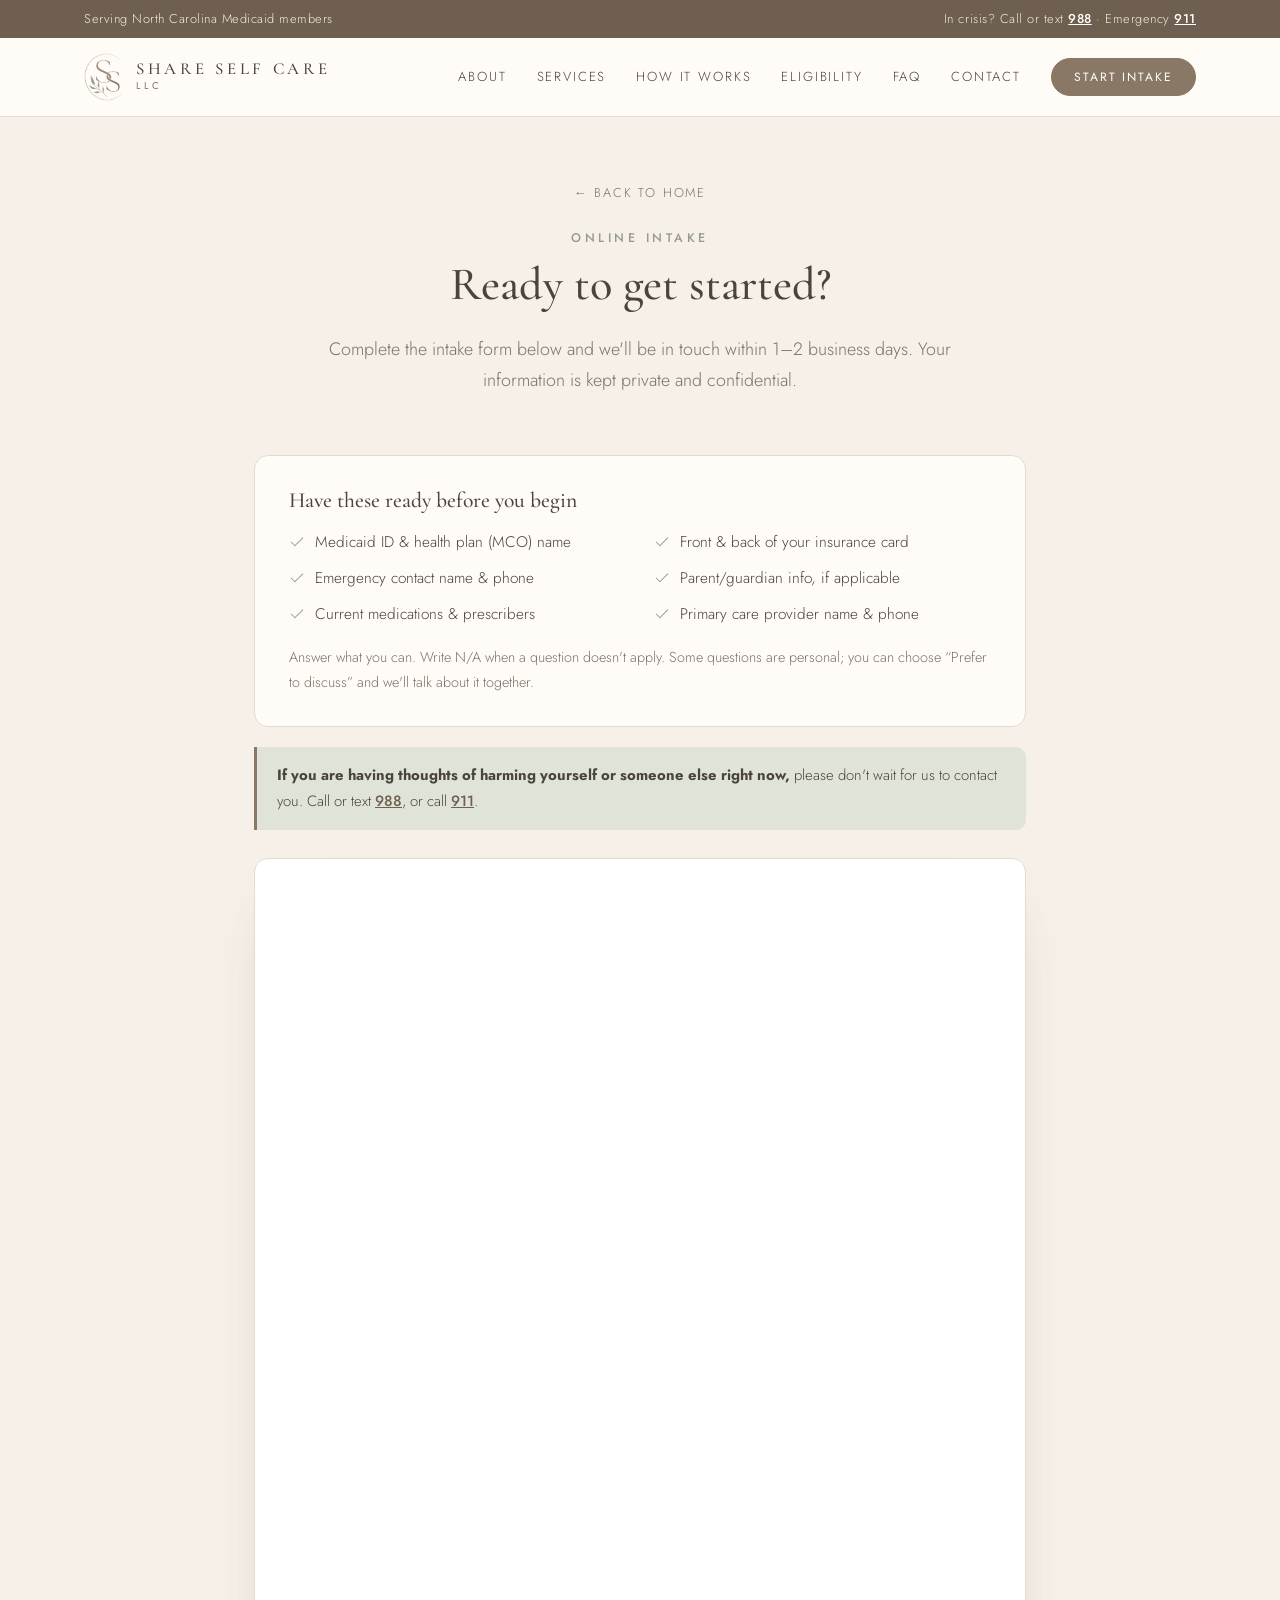
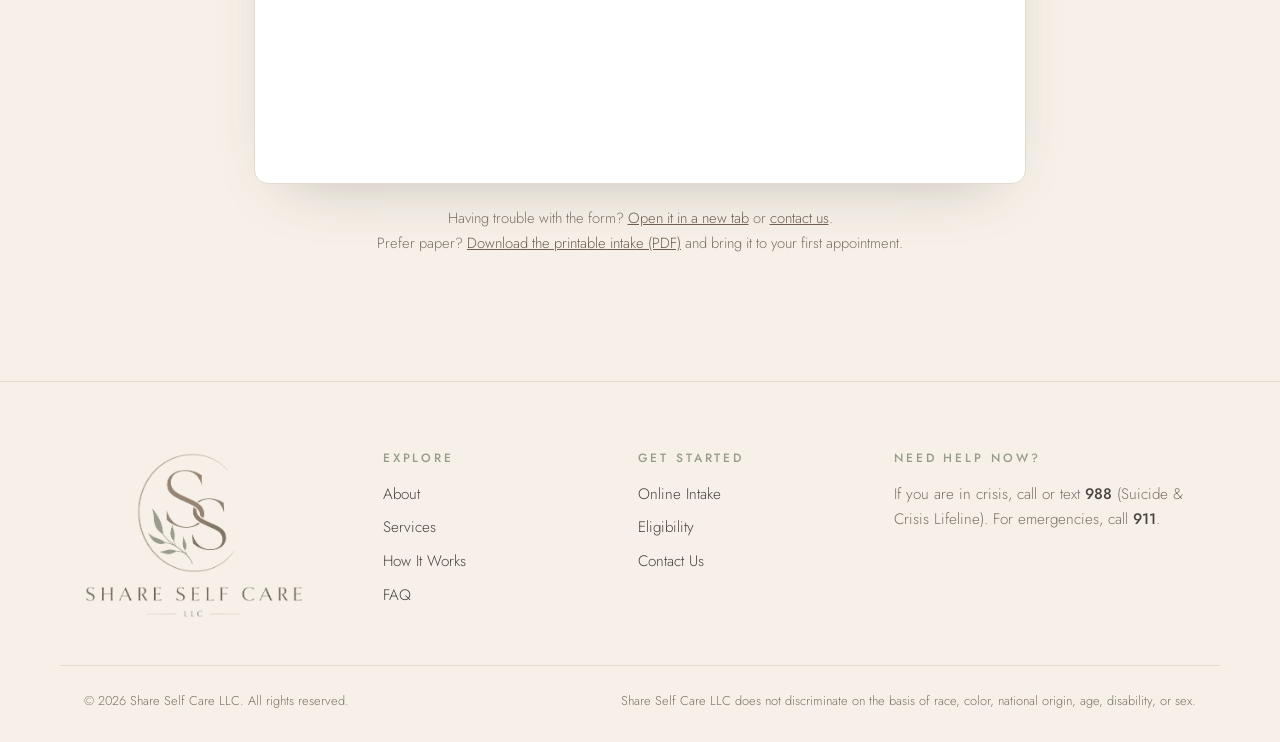
==== intake.html @ 9ef3d001 "Move intake form to its own page All Start Intake buttons now open intake.html instead of scrolling " ====
<!doctype html>
<html lang="en">
<head>
  <meta charset="utf-8">
  <meta name="viewport" content="width=device-width, initial-scale=1">
  <title>Online Intake | Share Self Care LLC</title>
  <meta name="description" content="Complete the Share Self Care LLC online intake form to get started. Active North Carolina Medicaid required.">
  <link rel="icon" type="image/png" href="assets/favicon.png">
  <meta property="og:title" content="Share Self Care LLC">
  <meta property="og:description" content="Encouragement and personalized support to help you move forward.">
  <meta property="og:image" content="assets/logo-full.png">
  <link rel="preconnect" href="https://fonts.googleapis.com">
  <link rel="preconnect" href="https://fonts.gstatic.com" crossorigin>
  <link href="https://fonts.googleapis.com/css2?family=Cormorant+Garamond:ital,wght@0,400;0,500;0,600;1,400&family=Jost:wght@300;400;500&display=swap" rel="stylesheet">
  <link rel="stylesheet" href="styles.css">
</head>
<body>

  <a class="skip" href="#main">Skip to content</a>

  <!-- Top utility bar -->
  <div class="topbar">
    <div class="wrap topbar__inner">
      <span>Serving North Carolina Medicaid members</span>
      <span class="topbar__crisis">In crisis? Call or text <a href="tel:988">988</a> &middot; Emergency <a href="tel:911">911</a></span>
    </div>
  </div>

  <!-- Header / Nav -->
  <header class="header" id="top">
    <div class="wrap header__inner">
      <a href="index.html" class="brand" aria-label="Share Self Care LLC home">
        <img src="assets/logo-mark.png" alt="" width="40" height="48">
        <span class="brand__text">Share Self Care<small>LLC</small></span>
      </a>
      <button class="nav-toggle" aria-expanded="false" aria-controls="nav" aria-label="Open menu">
        <span></span><span></span><span></span>
      </button>
      <nav class="nav" id="nav">
        <a href="index.html#about">About</a>
        <a href="index.html#services">Services</a>
        <a href="index.html#how">How It Works</a>
        <a href="index.html#eligibility">Eligibility</a>
        <a href="index.html#faq">FAQ</a>
        <a href="index.html#contact">Contact</a>
        <a href="intake.html" class="btn btn--sm" aria-current="page">Start Intake</a>
      </nav>
    </div>
  </header>

  <main id="main">

    <!-- Intake -->
    <section class="section section--tint intake-page" id="intake">
      <div class="wrap wrap--narrow">
        <div class="section__head">
          <a href="index.html" class="back-link">&larr; Back to home</a>
          <p class="eyebrow">Online Intake</p>
          <h2>Ready to get started?</h2>
          <p class="lead">Complete the intake form below and we'll be in touch within 1&ndash;2 business days. Your information is kept private and confidential.</p>
        </div>
        <div class="prep">
          <h3>Have these ready before you begin</h3>
          <ul>
            <li>Medicaid ID &amp; health plan (MCO) name</li>
            <li>Front &amp; back of your insurance card</li>
            <li>Emergency contact name &amp; phone</li>
            <li>Parent/guardian info, if applicable</li>
            <li>Current medications &amp; prescribers</li>
            <li>Primary care provider name &amp; phone</li>
          </ul>
          <p class="prep__note">Answer what you can. Write N/A when a question doesn't apply. Some questions are personal; you can choose &ldquo;Prefer to discuss&rdquo; and we'll talk about it together.</p>
        </div>
        <div class="crisis-note" role="note">
          <strong>If you are having thoughts of harming yourself or someone else right now,</strong> please don't wait for us to contact you. Call or text <a href="tel:988">988</a>, or call <a href="tel:911">911</a>.
        </div>
        <div class="form-frame">
          <iframe
            id="JotFormIFrame-261216444113042"
            title="Share Self Care Intake Form"
            src="https://form.jotform.com/261216444113042"
            allow="geolocation; microphone; camera; fullscreen"
            allowfullscreen
            loading="lazy"
            scrolling="no"></iframe>
        </div>
        <p class="form-alt">Having trouble with the form? <a href="https://form.jotform.com/261216444113042" target="_blank" rel="noopener">Open it in a new tab</a> or <a href="index.html#contact">contact us</a>.<br>Prefer paper? <a href="assets/Share_Self_Care_Intake.pdf" target="_blank" rel="noopener">Download the printable intake (PDF)</a> and bring it to your first appointment.</p>
      </div>
    </section>

  </main>

  <!-- Footer -->
  <footer class="footer">
    <div class="wrap footer__inner">
      <div class="footer__brand">
        <img src="assets/logo-full.png" alt="Share Self Care LLC" width="220" height="167">
      </div>
      <div>
        <h4>Explore</h4>
        <a href="index.html#about">About</a>
        <a href="index.html#services">Services</a>
        <a href="index.html#how">How It Works</a>
        <a href="index.html#faq">FAQ</a>
      </div>
      <div>
        <h4>Get Started</h4>
        <a href="intake.html">Online Intake</a>
        <a href="index.html#eligibility">Eligibility</a>
        <a href="index.html#contact">Contact Us</a>
      </div>
      <div>
        <h4>Need Help Now?</h4>
        <p>If you are in crisis, call or text <a href="tel:988">988</a> (Suicide &amp; Crisis Lifeline). For emergencies, call <a href="tel:911">911</a>.</p>
      </div>
    </div>
    <div class="wrap footer__legal">
      <span>&copy; <span id="year">2026</span> Share Self Care LLC. All rights reserved.</span>
      <span>Share Self Care LLC does not discriminate on the basis of race, color, national origin, age, disability, or sex.</span>
    </div>
  </footer>

  <script src="https://cdn.jotfor.ms/s/umd/latest/for-form-embed-handler.js"></script>
  <script src="main.js"></script>
</body>
</html>
---- styles.css ----
/* Share Self Care LLC: palette pulled from the logo */
:root {
  --cream: #fffbf6;
  --linen: #f6f0e8;
  --sand: #e9e0d4;
  --taupe: #8a7866;
  --taupe-dark: #6f5f50;
  --sage: #979c8a;
  --sage-soft: #dfe3d8;
  --ink: #4a443d;
  --muted: #7b736a;
  --line: #e4dbcf;
  --radius: 14px;
  --serif: "Cormorant Garamond", Georgia, serif;
  --sans: "Jost", "Helvetica Neue", Arial, sans-serif;
}

*, *::before, *::after { box-sizing: border-box; }
html { scroll-behavior: smooth; scroll-padding-top: 90px; }
body {
  margin: 0;
  background: var(--cream);
  color: var(--ink);
  font: 300 17px/1.7 var(--sans);
  -webkit-font-smoothing: antialiased;
}
img { max-width: 100%; height: auto; display: block; }
a { color: var(--taupe-dark); }
h1, h2, h3, h4 { font-family: var(--serif); font-weight: 500; line-height: 1.15; margin: 0 0 .5em; color: var(--ink); }
h1 { font-size: clamp(2.5rem, 5.5vw, 4.2rem); }
h2 { font-size: clamp(2rem, 3.8vw, 2.9rem); }
h3 { font-size: 1.45rem; }
p { margin: 0 0 1em; }

.wrap { max-width: 1160px; margin: 0 auto; padding: 0 24px; }
.wrap--narrow { max-width: 820px; }

.skip { position: absolute; left: -999px; }
.skip:focus { left: 16px; top: 16px; z-index: 100; background: #fff; padding: 8px 14px; }

.eyebrow {
  font: 500 .78rem/1 var(--sans);
  letter-spacing: .28em;
  text-transform: uppercase;
  color: var(--sage);
  margin-bottom: 1.1em;
}
.eyebrow--light { color: var(--sage-soft); }
.lead { font-size: 1.12rem; color: var(--muted); }

/* Buttons */
.btn {
  display: inline-block;
  background: var(--taupe);
  color: #fff;
  text-decoration: none;
  font: 400 .85rem/1 var(--sans);
  letter-spacing: .16em;
  text-transform: uppercase;
  padding: 17px 30px;
  border-radius: 999px;
  border: 1px solid var(--taupe);
  transition: background .25s, color .25s, transform .25s;
}
.btn:hover { background: var(--taupe-dark); transform: translateY(-1px); }
.btn--ghost { background: transparent; color: var(--taupe-dark); }
.btn--ghost:hover { background: var(--taupe); color: #fff; }
.btn--sm { padding: 12px 22px; font-size: .75rem; }

/* Top bar */
.topbar { background: var(--taupe-dark); color: #f3ece3; font-size: .8rem; letter-spacing: .04em; }
.topbar__inner { display: flex; justify-content: space-between; gap: 12px; padding-top: 8px; padding-bottom: 8px; }
.topbar a { color: #fff; font-weight: 500; }

/* Header */
.header {
  position: sticky; top: 0; z-index: 50;
  background: rgba(255, 251, 246, .92);
  backdrop-filter: blur(8px);
  border-bottom: 1px solid var(--line);
}
.header__inner { display: flex; align-items: center; justify-content: space-between; height: 78px; }
.brand { display: flex; align-items: center; gap: 12px; text-decoration: none; }
.brand img { width: 40px; }
.brand__text {
  font: 500 1.05rem/1.1 var(--serif);
  letter-spacing: .22em; text-transform: uppercase; color: var(--ink);
}
.brand__text small { display: block; font: 400 .62rem/1.6 var(--sans); letter-spacing: .4em; color: var(--muted); }
.nav { display: flex; align-items: center; gap: 30px; }
.nav a:not(.btn) {
  text-decoration: none; color: var(--ink);
  font-size: .82rem; letter-spacing: .14em; text-transform: uppercase;
  position: relative;
}
.nav a:not(.btn)::after {
  content: ""; position: absolute; left: 0; bottom: -4px; width: 0; height: 1px; background: var(--taupe);
  transition: width .25s;
}
.nav a:not(.btn):hover::after { width: 100%; }
.nav-toggle { display: none; background: none; border: 0; padding: 8px; cursor: pointer; }
.nav-toggle span { display: block; width: 24px; height: 1.5px; background: var(--ink); margin: 5px 0; transition: .25s; }

/* Hero */
.hero { padding: 90px 0 110px; overflow: hidden; }
.hero__inner { display: grid; grid-template-columns: 1.15fr .85fr; gap: 60px; align-items: center; }
.hero__copy { position: relative; z-index: 1; }
.hero__copy h1 { margin-bottom: .35em; }
.hero__actions { display: flex; flex-wrap: wrap; gap: 14px; margin: 34px 0 38px; }
.hero__trust { list-style: none; padding: 0; margin: 0; display: flex; flex-wrap: wrap; gap: 10px 28px; font-size: .9rem; color: var(--muted); }
.hero__trust li::before { content: "\2726"; color: var(--sage); margin-right: 8px; font-size: .75rem; }
.hero__art { position: relative; display: grid; place-items: center; }
.hero__circle {
  position: absolute; width: 115%; aspect-ratio: 1; border-radius: 50%;
  background: radial-gradient(circle, var(--linen) 0%, var(--cream) 70%);
}
.hero__art img { position: relative; width: min(360px, 80%); }

/* Sections */
.section { padding: 110px 0; }
.section--tint { background: var(--linen); }
.section__head { text-align: center; max-width: 640px; margin: 0 auto 60px; }
.split { display: grid; grid-template-columns: .9fr 1.1fr; gap: 70px; align-items: start; }
.prose p { font-size: 1.08rem; }

/* Service cards */
.cards { display: grid; grid-template-columns: repeat(3, 1fr); gap: 26px; }
.card {
  background: var(--cream);
  border: 1px solid var(--line);
  border-radius: var(--radius);
  padding: 38px 32px;
  transition: transform .3s, box-shadow .3s;
}
.card:hover { transform: translateY(-4px); box-shadow: 0 18px 40px -22px rgba(74, 68, 61, .35); }
.card__icon {
  width: 54px; height: 54px; border-radius: 50%;
  background: var(--sage-soft); display: grid; place-items: center; margin-bottom: 22px;
}
.card__icon svg { width: 24px; height: 24px; fill: none; stroke: var(--taupe-dark); stroke-width: 1.4; stroke-linecap: round; stroke-linejoin: round; }
.card p { color: var(--muted); margin: 0; font-size: .98rem; }

/* Steps */
.steps { list-style: none; padding: 0; margin: 0; display: grid; grid-template-columns: repeat(4, 1fr); gap: 34px; counter-reset: s; }
.steps li { border-top: 1px solid var(--taupe); padding-top: 26px; }
.steps__num { font: 400 2.6rem/1 var(--serif); color: var(--sage); display: block; margin-bottom: 14px; }
.steps p { color: var(--muted); font-size: .98rem; }

/* Eligibility band */
.band { background: var(--taupe-dark); color: #f3ece3; padding: 90px 0; }
.band h2 { color: #fff; }
.band__inner { display: grid; grid-template-columns: 1.1fr .9fr; gap: 70px; align-items: center; }
.checklist { list-style: none; margin: 0; padding: 34px 36px; border: 1px solid rgba(255,255,255,.25); border-radius: var(--radius); }
.checklist li { padding: 12px 0 12px 34px; position: relative; border-bottom: 1px solid rgba(255,255,255,.12); }
.checklist li:last-child { border-bottom: 0; }
.checklist li::before {
  content: ""; position: absolute; left: 0; top: 18px; width: 16px; height: 8px;
  border-left: 1.5px solid var(--sage-soft); border-bottom: 1.5px solid var(--sage-soft); transform: rotate(-45deg);
}

/* Intake form */
.form-frame {
  background: #fff; border: 1px solid var(--line); border-radius: var(--radius);
  padding: 12px; box-shadow: 0 24px 60px -36px rgba(74, 68, 61, .4);
}
.form-frame iframe { width: 100%; min-width: 100%; min-height: 900px; border: 0; display: block; }
.form-alt { text-align: center; font-size: .92rem; color: var(--muted); margin-top: 22px; }

/* Testimonials */
.quotes { display: grid; grid-template-columns: repeat(3, 1fr); gap: 26px; }
.quote { margin: 0; padding: 36px 32px; border-left: 2px solid var(--sage); background: var(--linen); border-radius: 0 var(--radius) var(--radius) 0; }
.quote blockquote { margin: 0 0 18px; font: italic 400 1.3rem/1.5 var(--serif); color: var(--ink); }
.quote figcaption { font-size: .8rem; letter-spacing: .14em; text-transform: uppercase; color: var(--muted); }

/* FAQ */
.faq details { border-bottom: 1px solid var(--line); }
.faq summary {
  list-style: none; cursor: pointer; padding: 24px 40px 24px 0; position: relative;
  font: 500 1.3rem/1.3 var(--serif); color: var(--ink);
}
.faq summary::-webkit-details-marker { display: none; }
.faq summary::after { content: "+"; position: absolute; right: 4px; top: 20px; font: 300 1.6rem/1 var(--sans); color: var(--taupe); transition: transform .25s; }
.faq details[open] summary::after { transform: rotate(45deg); }
.faq details p { color: var(--muted); padding-bottom: 20px; margin: 0; }

/* Contact */
.contact-list { list-style: none; margin: 0; padding: 0; }
.contact-list li { display: grid; grid-template-columns: 140px 1fr; gap: 16px; padding: 20px 0; border-bottom: 1px solid var(--line); }
.contact-list span { font-size: .75rem; letter-spacing: .2em; text-transform: uppercase; color: var(--sage); padding-top: 4px; }
.contact-list a { text-decoration: none; }

/* Footer */
.footer { background: var(--linen); border-top: 1px solid var(--line); padding: 70px 0 30px; font-size: .95rem; }
.footer__inner { display: grid; grid-template-columns: 1.2fr 1fr 1fr 1.4fr; gap: 40px; }
.footer__brand img { width: 220px; }
.footer h4 { font: 500 .75rem/1 var(--sans); letter-spacing: .24em; text-transform: uppercase; color: var(--sage); margin-bottom: 18px; }
.footer a { display: block; text-decoration: none; color: var(--ink); margin-bottom: 8px; }
.footer p a { display: inline; font-weight: 500; }
.footer p { color: var(--muted); }
.footer__legal { display: flex; justify-content: space-between; gap: 20px; flex-wrap: wrap; margin-top: 46px; padding-top: 24px; border-top: 1px solid var(--line); font-size: .8rem; color: var(--muted); }

.mobile-cta { display: none; }

/* Reveal on scroll */
.reveal { opacity: 0; transform: translateY(18px); transition: opacity .8s ease, transform .8s ease; }
.reveal.in { opacity: 1; transform: none; }
@media (prefers-reduced-motion: reduce) {
  html { scroll-behavior: auto; }
  .reveal { opacity: 1; transform: none; transition: none; }
}

/* Responsive */
@media (max-width: 1000px) {
  .cards, .quotes { grid-template-columns: repeat(2, 1fr); }
  .steps { grid-template-columns: repeat(2, 1fr); }
  .footer__inner { grid-template-columns: 1fr 1fr; }
}
@media (max-width: 860px) {
  .nav-toggle { display: block; }
  .nav {
    position: absolute; top: 78px; left: 0; right: 0;
    flex-direction: column; align-items: flex-start; gap: 0;
    background: var(--cream); border-bottom: 1px solid var(--line);
    padding: 8px 24px 24px; display: none;
  }
  .nav.open { display: flex; }
  .nav a:not(.btn) { padding: 14px 0; width: 100%; border-bottom: 1px solid var(--line); }
  .nav .btn { margin-top: 18px; }
  .nav-toggle[aria-expanded="true"] span:nth-child(1) { transform: translateY(6.5px) rotate(45deg); }
  .nav-toggle[aria-expanded="true"] span:nth-child(2) { opacity: 0; }
  .nav-toggle[aria-expanded="true"] span:nth-child(3) { transform: translateY(-6.5px) rotate(-45deg); }
  .hero { padding: 50px 0 70px; }
  .hero__inner, .split, .band__inner { grid-template-columns: 1fr; gap: 40px; }
  .hero__art { order: -1; }
  .hero__art img { width: 200px; }
  .section { padding: 76px 0; }
  .topbar__inner { flex-direction: column; gap: 2px; text-align: center; }
  .mobile-cta {
    display: block; position: fixed; left: 16px; right: 16px; bottom: 16px; z-index: 60;
    text-align: center; background: var(--taupe); color: #fff; text-decoration: none;
    padding: 16px; border-radius: 999px; letter-spacing: .16em; text-transform: uppercase; font-size: .82rem;
    box-shadow: 0 12px 30px -10px rgba(74, 68, 61, .5);
  }
  .footer { padding-bottom: 100px; }
}
@media (max-width: 600px) {
  body { font-size: 16px; }
  .wrap { padding: 0 16px; }
  .cards, .quotes, .steps, .footer__inner { grid-template-columns: 1fr; }
  .contact-list li { grid-template-columns: 1fr; gap: 4px; }
  .brand__text { font-size: .92rem; letter-spacing: .16em; }
  .hero__actions .btn { width: 100%; text-align: center; }
}

/* Intake prep + crisis note */
.prep {
  background: var(--cream); border: 1px solid var(--line); border-radius: var(--radius);
  padding: 32px 34px; margin-bottom: 20px;
}
.prep h3 { font-size: 1.35rem; margin-bottom: 16px; }
.prep ul { list-style: none; padding: 0; margin: 0 0 18px; display: grid; grid-template-columns: 1fr 1fr; gap: 10px 28px; }
.prep li { position: relative; padding-left: 26px; font-size: .96rem; }
.prep li::before {
  content: ""; position: absolute; left: 2px; top: 8px; width: 12px; height: 6px;
  border-left: 1.5px solid var(--sage); border-bottom: 1.5px solid var(--sage); transform: rotate(-45deg);
}
.prep__note { font-size: .9rem; color: var(--muted); margin: 0; }
.crisis-note {
  border-left: 3px solid var(--taupe); background: var(--sage-soft);
  padding: 16px 20px; border-radius: 0 10px 10px 0; font-size: .93rem; margin-bottom: 28px;
}
.crisis-note a { font-weight: 500; }
@media (max-width: 600px) {
  .prep { padding: 24px 20px; }
  .prep ul { grid-template-columns: 1fr; }
}

/* Intake page */
.intake-page { padding-top: 60px; min-height: 70vh; }
.back-link {
  display: inline-block; margin-bottom: 28px; text-decoration: none;
  font-size: .8rem; letter-spacing: .14em; text-transform: uppercase; color: var(--muted);
}
.back-link:hover { color: var(--taupe-dark); }
@media (max-width: 860px) { .intake-page { padding-top: 40px; } }
.btn--light { background: var(--cream); color: var(--taupe-dark); border-color: var(--cream); margin-top: 10px; }
.btn--light:hover { background: #fff; color: var(--taupe-dark); }
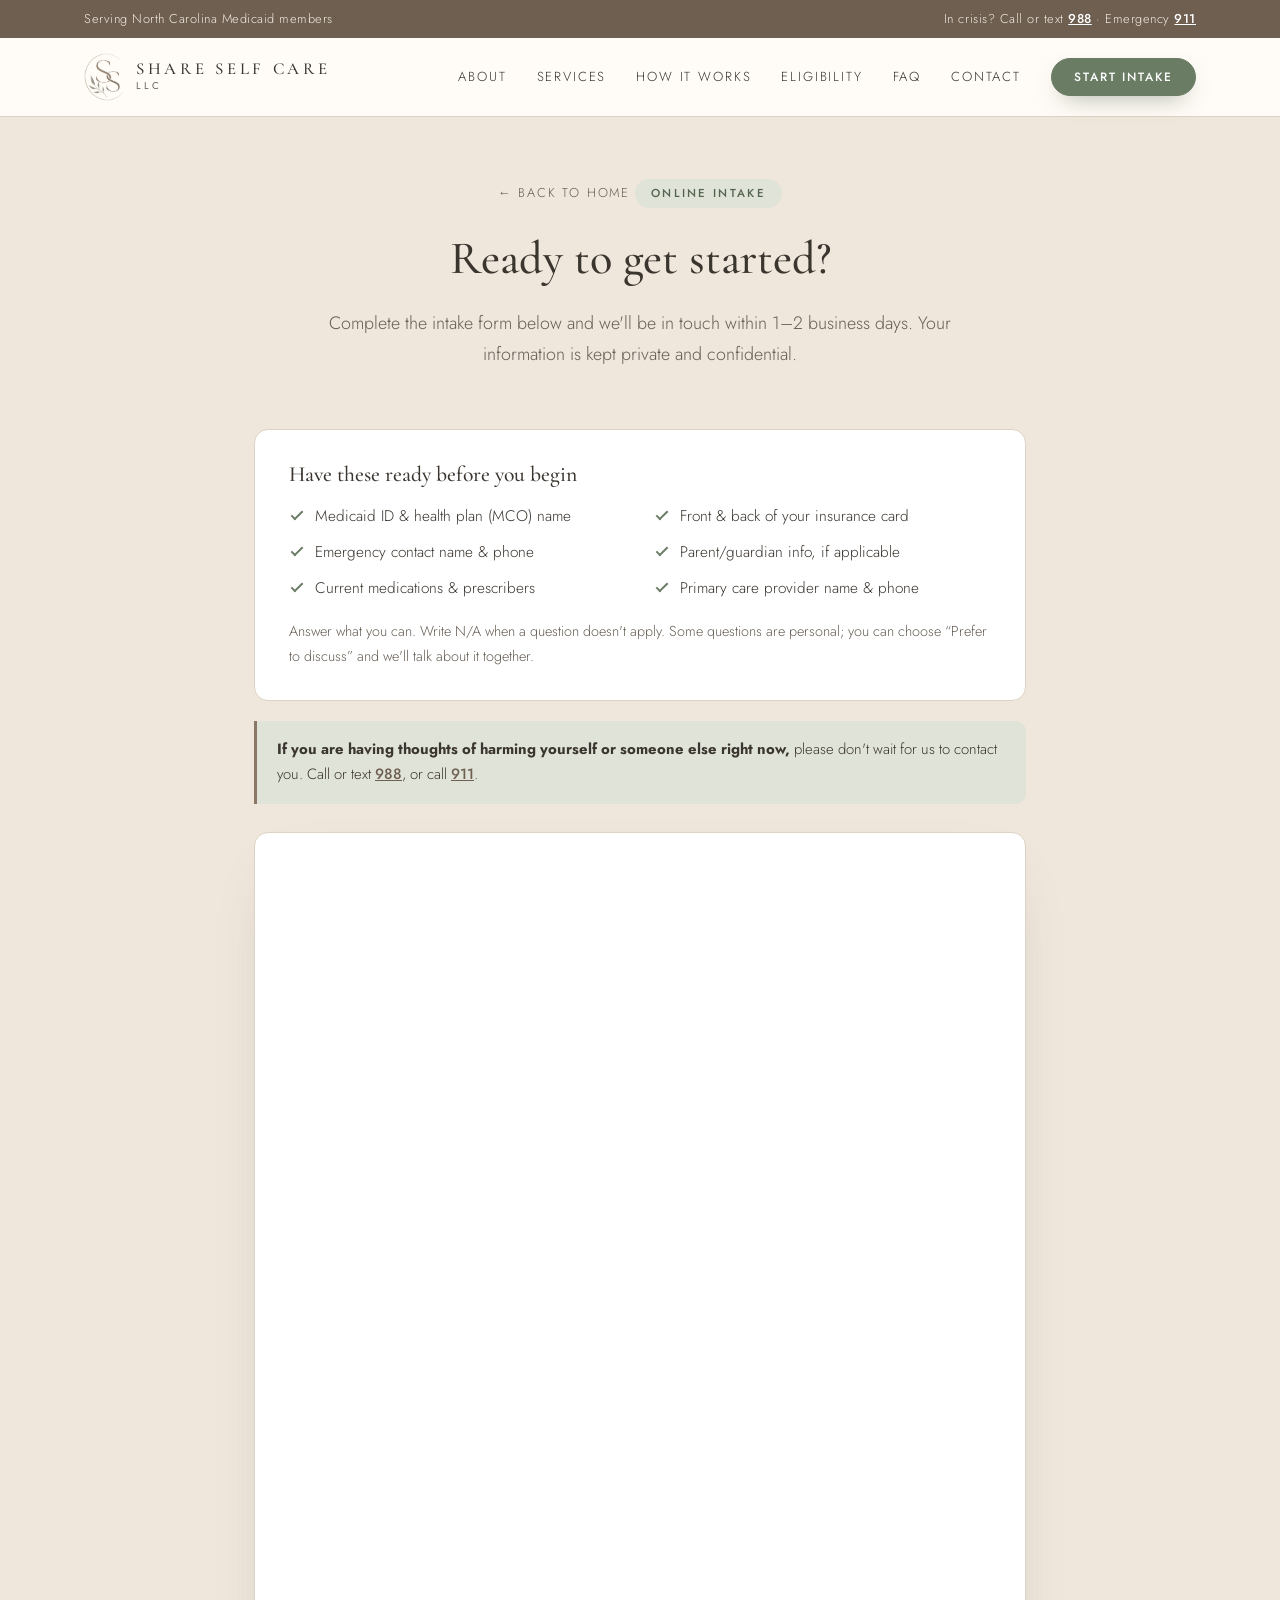
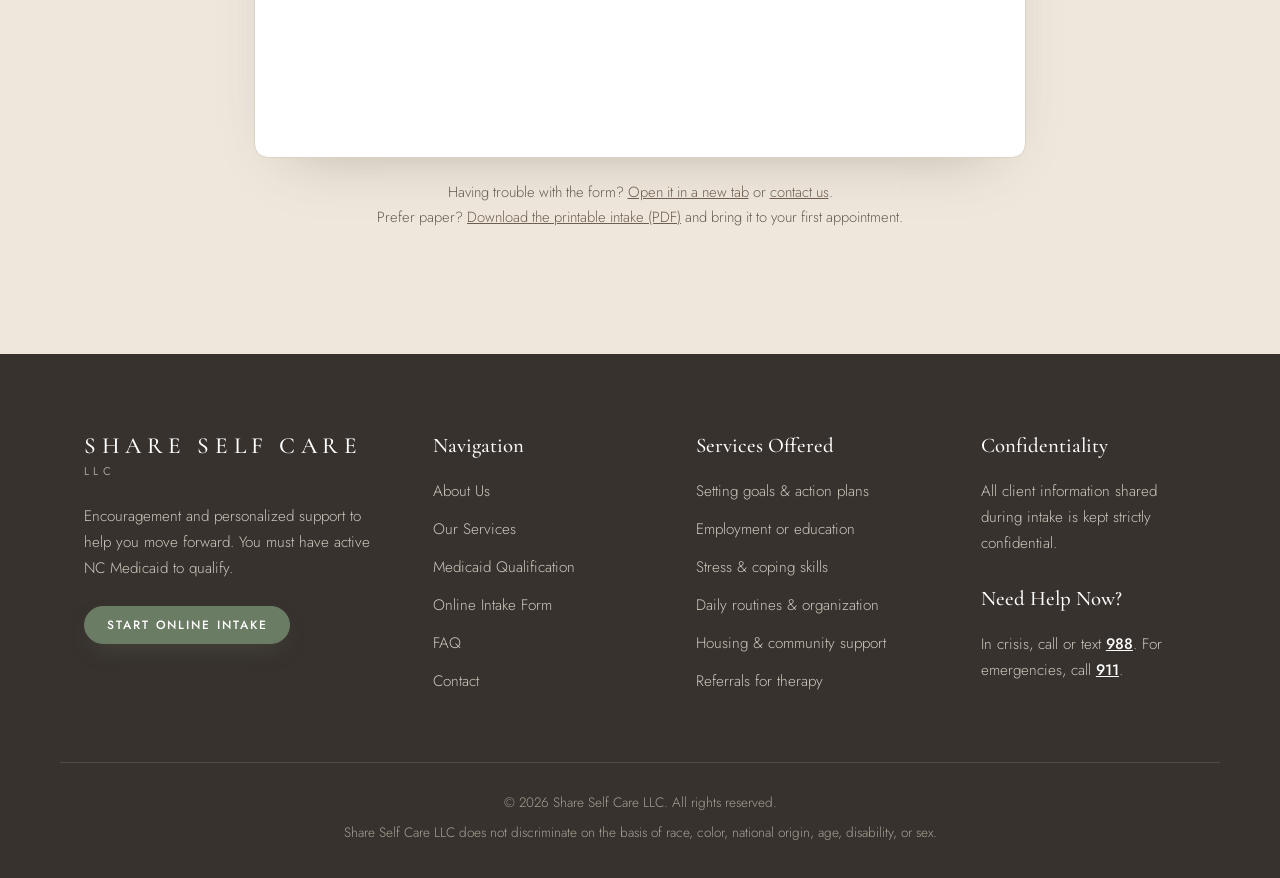
==== commit 0a2e6262: "Add color contrast and redesign footer - Sage green buttons, pill section labels, solid sage icons a" ====
--- a/intake.html
+++ b/intake.html
@@ -94,24 +94,33 @@
   <footer class="footer">
     <div class="wrap footer__inner">
       <div class="footer__brand">
-        <img src="assets/logo-full.png" alt="Share Self Care LLC" width="220" height="167">
+        <a href="index.html" class="footer__logo">Share Self Care<small>LLC</small></a>
+        <p>Encouragement and personalized support to help you move forward. You must have active NC Medicaid to qualify.</p>
+        <a href="intake.html" class="btn btn--sm">Start Online Intake</a>
       </div>
       <div>
-        <h4>Explore</h4>
-        <a href="index.html#about">About</a>
-        <a href="index.html#services">Services</a>
-        <a href="index.html#how">How It Works</a>
+        <h4>Navigation</h4>
+        <a href="index.html#about">About Us</a>
+        <a href="index.html#services">Our Services</a>
+        <a href="index.html#eligibility">Medicaid Qualification</a>
+        <a href="intake.html">Online Intake Form</a>
         <a href="index.html#faq">FAQ</a>
+        <a href="index.html#contact">Contact</a>
       </div>
       <div>
-        <h4>Get Started</h4>
-        <a href="intake.html">Online Intake</a>
-        <a href="index.html#eligibility">Eligibility</a>
-        <a href="index.html#contact">Contact Us</a>
+        <h4>Services Offered</h4>
+        <a href="index.html#services">Setting goals &amp; action plans</a>
+        <a href="index.html#services">Employment or education</a>
+        <a href="index.html#services">Stress &amp; coping skills</a>
+        <a href="index.html#services">Daily routines &amp; organization</a>
+        <a href="index.html#services">Housing &amp; community support</a>
+        <a href="index.html#services">Referrals for therapy</a>
       </div>
       <div>
-        <h4>Need Help Now?</h4>
-        <p>If you are in crisis, call or text <a href="tel:988">988</a> (Suicide &amp; Crisis Lifeline). For emergencies, call <a href="tel:911">911</a>.</p>
+        <h4>Confidentiality</h4>
+        <p>All client information shared during intake is kept strictly confidential.</p>
+        <h4 class="footer__h-gap">Need Help Now?</h4>
+        <p>In crisis, call or text <a href="tel:988">988</a>. For emergencies, call <a href="tel:911">911</a>.</p>
       </div>
     </div>
     <div class="wrap footer__legal">
--- a/styles.css
+++ b/styles.css
@@ -7,9 +7,14 @@
   --taupe-dark: #6f5f50;
   --sage: #979c8a;
   --sage-soft: #dfe3d8;
-  --ink: #4a443d;
-  --muted: #7b736a;
-  --line: #e4dbcf;
+  --sage-dark: #6b7c65;
+  --sage-deep: #55644f;
+  --tint: #efe7dc;
+  --footer: #38322e;
+  --ink: #3b352f;
+  --muted: #665e55;
+  --line: #ddd2c4;
+  --shadow: 0 18px 40px -24px rgba(59, 53, 47, .45);
   --radius: 14px;
   --serif: "Cormorant Garamond", Georgia, serif;
   --sans: "Jost", "Helvetica Neue", Arial, sans-serif;
@@ -39,32 +44,37 @@
 .skip:focus { left: 16px; top: 16px; z-index: 100; background: #fff; padding: 8px 14px; }
 
 .eyebrow {
-  font: 500 .78rem/1 var(--sans);
-  letter-spacing: .28em;
+  display: inline-block;
+  font: 500 .72rem/1 var(--sans);
+  letter-spacing: .2em;
   text-transform: uppercase;
-  color: var(--sage);
-  margin-bottom: 1.1em;
-}
-.eyebrow--light { color: var(--sage-soft); }
+  color: var(--sage-deep);
+  background: var(--sage-soft);
+  padding: 9px 16px;
+  border-radius: 999px;
+  margin-bottom: 1.3em;
+}
+.eyebrow--light { color: #fff; background: rgba(255, 255, 255, .16); }
 .lead { font-size: 1.12rem; color: var(--muted); }
 
 /* Buttons */
 .btn {
   display: inline-block;
-  background: var(--taupe);
+  background: var(--sage-dark);
   color: #fff;
   text-decoration: none;
-  font: 400 .85rem/1 var(--sans);
+  font: 500 .85rem/1 var(--sans);
   letter-spacing: .16em;
   text-transform: uppercase;
   padding: 17px 30px;
   border-radius: 999px;
-  border: 1px solid var(--taupe);
-  transition: background .25s, color .25s, transform .25s;
-}
-.btn:hover { background: var(--taupe-dark); transform: translateY(-1px); }
-.btn--ghost { background: transparent; color: var(--taupe-dark); }
-.btn--ghost:hover { background: var(--taupe); color: #fff; }
+  border: 1px solid var(--sage-dark);
+  box-shadow: 0 10px 24px -12px rgba(85, 100, 79, .7);
+  transition: background .25s, color .25s, transform .25s, box-shadow .25s;
+}
+.btn:hover { background: var(--sage-deep); border-color: var(--sage-deep); transform: translateY(-1px); }
+.btn--ghost { background: #fff; color: var(--ink); border-color: var(--taupe); box-shadow: none; }
+.btn--ghost:hover { background: var(--taupe-dark); border-color: var(--taupe-dark); color: #fff; }
 .btn--sm { padding: 12px 22px; font-size: .75rem; }
 
 /* Top bar */
@@ -102,23 +112,26 @@
 .nav-toggle span { display: block; width: 24px; height: 1.5px; background: var(--ink); margin: 5px 0; transition: .25s; }
 
 /* Hero */
-.hero { padding: 90px 0 110px; overflow: hidden; }
+.hero { padding: 90px 0 110px; overflow: hidden; background: linear-gradient(180deg, var(--cream) 0%, var(--linen) 100%); }
 .hero__inner { display: grid; grid-template-columns: 1.15fr .85fr; gap: 60px; align-items: center; }
 .hero__copy { position: relative; z-index: 1; }
 .hero__copy h1 { margin-bottom: .35em; }
 .hero__actions { display: flex; flex-wrap: wrap; gap: 14px; margin: 34px 0 38px; }
-.hero__trust { list-style: none; padding: 0; margin: 0; display: flex; flex-wrap: wrap; gap: 10px 28px; font-size: .9rem; color: var(--muted); }
-.hero__trust li::before { content: "\2726"; color: var(--sage); margin-right: 8px; font-size: .75rem; }
+.hero__trust { list-style: none; padding: 0; margin: 0; display: flex; flex-wrap: wrap; gap: 10px; font-size: .88rem; color: var(--ink); }
+.hero__trust li { background: #fff; border: 1px solid var(--line); border-radius: 999px; padding: 7px 16px; }
+.hero__trust li::before { content: "\2726"; color: var(--sage-dark); margin-right: 8px; font-size: .75rem; }
 .hero__art { position: relative; display: grid; place-items: center; }
 .hero__circle {
   position: absolute; width: 115%; aspect-ratio: 1; border-radius: 50%;
-  background: radial-gradient(circle, var(--linen) 0%, var(--cream) 70%);
+  background: radial-gradient(circle, var(--sand) 0%, var(--linen) 45%, transparent 70%);
 }
 .hero__art img { position: relative; width: min(360px, 80%); }
 
 /* Sections */
 .section { padding: 110px 0; }
-.section--tint { background: var(--linen); }
+.section--tint { background: var(--tint); }
+.section--sage { background: var(--sage-soft); }
+.section--sage .eyebrow { background: #fff; }
 .section__head { text-align: center; max-width: 640px; margin: 0 auto 60px; }
 .split { display: grid; grid-template-columns: .9fr 1.1fr; gap: 70px; align-items: start; }
 .prose p { font-size: 1.08rem; }
@@ -126,36 +139,53 @@
 /* Service cards */
 .cards { display: grid; grid-template-columns: repeat(3, 1fr); gap: 26px; }
 .card {
-  background: var(--cream);
+  background: #fff;
   border: 1px solid var(--line);
   border-radius: var(--radius);
   padding: 38px 32px;
   transition: transform .3s, box-shadow .3s;
 }
-.card:hover { transform: translateY(-4px); box-shadow: 0 18px 40px -22px rgba(74, 68, 61, .35); }
+.card { box-shadow: 0 10px 30px -24px rgba(59, 53, 47, .4); }
+.card:hover { transform: translateY(-4px); box-shadow: var(--shadow); border-color: var(--sage); }
 .card__icon {
   width: 54px; height: 54px; border-radius: 50%;
-  background: var(--sage-soft); display: grid; place-items: center; margin-bottom: 22px;
-}
-.card__icon svg { width: 24px; height: 24px; fill: none; stroke: var(--taupe-dark); stroke-width: 1.4; stroke-linecap: round; stroke-linejoin: round; }
+  background: var(--sage-dark); display: grid; place-items: center; margin-bottom: 22px;
+}
+.card__icon svg { width: 24px; height: 24px; fill: none; stroke: #fff; stroke-width: 1.4; stroke-linecap: round; stroke-linejoin: round; }
 .card p { color: var(--muted); margin: 0; font-size: .98rem; }
 
 /* Steps */
 .steps { list-style: none; padding: 0; margin: 0; display: grid; grid-template-columns: repeat(4, 1fr); gap: 34px; counter-reset: s; }
-.steps li { border-top: 1px solid var(--taupe); padding-top: 26px; }
-.steps__num { font: 400 2.6rem/1 var(--serif); color: var(--sage); display: block; margin-bottom: 14px; }
+.steps li { padding-top: 6px; }
+.steps__num {
+  width: 52px; height: 52px; border-radius: 50%; display: grid; place-items: center; margin-bottom: 18px;
+  background: var(--sage-dark); color: #fff; font: 500 1rem/1 var(--sans); letter-spacing: .05em;
+  box-shadow: 0 0 0 6px var(--sage-soft);
+}
 .steps p { color: var(--muted); font-size: .98rem; }
 
 /* Eligibility band */
-.band { background: var(--taupe-dark); color: #f3ece3; padding: 90px 0; }
+.band { color: #f3ece3; padding: 20px 0 30px; }
 .band h2 { color: #fff; }
-.band__inner { display: grid; grid-template-columns: 1.1fr .9fr; gap: 70px; align-items: center; }
-.checklist { list-style: none; margin: 0; padding: 34px 36px; border: 1px solid rgba(255,255,255,.25); border-radius: var(--radius); }
-.checklist li { padding: 12px 0 12px 34px; position: relative; border-bottom: 1px solid rgba(255,255,255,.12); }
-.checklist li:last-child { border-bottom: 0; }
+.band p { color: #efe7dc; font-size: 1.05rem; }
+.band__inner {
+  display: grid; grid-template-columns: 1.1fr .9fr; gap: 60px; align-items: center;
+  background: linear-gradient(135deg, #85766a 0%, #6f5f50 55%, #5d5047 100%);
+  border-radius: 28px; padding: 70px 64px;
+  box-shadow: 0 30px 60px -36px rgba(59, 53, 47, .7);
+}
+.checklist { list-style: none; margin: 0; padding: 0; display: grid; gap: 12px; }
+.checklist li {
+  position: relative; padding: 16px 18px 16px 58px; border-radius: var(--radius);
+  background: rgba(255, 255, 255, .08); border: 1px solid rgba(255, 255, 255, .2); color: #fff;
+}
 .checklist li::before {
-  content: ""; position: absolute; left: 0; top: 18px; width: 16px; height: 8px;
-  border-left: 1.5px solid var(--sage-soft); border-bottom: 1.5px solid var(--sage-soft); transform: rotate(-45deg);
+  content: ""; position: absolute; left: 16px; top: 50%; width: 28px; height: 28px; margin-top: -14px;
+  border-radius: 50%; background: var(--sage);
+}
+.checklist li::after {
+  content: ""; position: absolute; left: 25px; top: 50%; width: 10px; height: 5px; margin-top: -4px;
+  border-left: 1.5px solid #fff; border-bottom: 1.5px solid #fff; transform: rotate(-45deg);
 }
 
 /* Intake form */
@@ -168,36 +198,49 @@
 
 /* Testimonials */
 .quotes { display: grid; grid-template-columns: repeat(3, 1fr); gap: 26px; }
-.quote { margin: 0; padding: 36px 32px; border-left: 2px solid var(--sage); background: var(--linen); border-radius: 0 var(--radius) var(--radius) 0; }
+.quote { margin: 0; padding: 36px 32px; border-left: 3px solid var(--sage-dark); background: #fff; border-radius: 0 var(--radius) var(--radius) 0; box-shadow: 0 10px 30px -24px rgba(59, 53, 47, .4); }
 .quote blockquote { margin: 0 0 18px; font: italic 400 1.3rem/1.5 var(--serif); color: var(--ink); }
 .quote figcaption { font-size: .8rem; letter-spacing: .14em; text-transform: uppercase; color: var(--muted); }
 
 /* FAQ */
-.faq details { border-bottom: 1px solid var(--line); }
+.faq details { background: #fff; border: 1px solid var(--line); border-radius: var(--radius); padding: 0 24px; margin-bottom: 12px; }
+.faq details[open] { border-color: var(--sage); }
 .faq summary {
   list-style: none; cursor: pointer; padding: 24px 40px 24px 0; position: relative;
   font: 500 1.3rem/1.3 var(--serif); color: var(--ink);
 }
 .faq summary::-webkit-details-marker { display: none; }
-.faq summary::after { content: "+"; position: absolute; right: 4px; top: 20px; font: 300 1.6rem/1 var(--sans); color: var(--taupe); transition: transform .25s; }
+.faq summary::after { content: "+"; position: absolute; right: 0; top: 20px; font: 400 1.6rem/1 var(--sans); color: var(--sage-dark); transition: transform .25s; }
 .faq details[open] summary::after { transform: rotate(45deg); }
 .faq details p { color: var(--muted); padding-bottom: 20px; margin: 0; }
 
 /* Contact */
-.contact-list { list-style: none; margin: 0; padding: 0; }
+.contact-list { list-style: none; margin: 0; padding: 10px 32px; background: #fff; border: 1px solid var(--line); border-radius: var(--radius); box-shadow: 0 10px 30px -24px rgba(59, 53, 47, .4); }
+.contact-list li:last-child { border-bottom: 0; }
 .contact-list li { display: grid; grid-template-columns: 140px 1fr; gap: 16px; padding: 20px 0; border-bottom: 1px solid var(--line); }
-.contact-list span { font-size: .75rem; letter-spacing: .2em; text-transform: uppercase; color: var(--sage); padding-top: 4px; }
+.contact-list span { font-size: .75rem; font-weight: 500; letter-spacing: .2em; text-transform: uppercase; color: var(--sage-dark); padding-top: 4px; }
 .contact-list a { text-decoration: none; }
 
 /* Footer */
-.footer { background: var(--linen); border-top: 1px solid var(--line); padding: 70px 0 30px; font-size: .95rem; }
-.footer__inner { display: grid; grid-template-columns: 1.2fr 1fr 1fr 1.4fr; gap: 40px; }
-.footer__brand img { width: 220px; }
-.footer h4 { font: 500 .75rem/1 var(--sans); letter-spacing: .24em; text-transform: uppercase; color: var(--sage); margin-bottom: 18px; }
-.footer a { display: block; text-decoration: none; color: var(--ink); margin-bottom: 8px; }
-.footer p a { display: inline; font-weight: 500; }
-.footer p { color: var(--muted); }
-.footer__legal { display: flex; justify-content: space-between; gap: 20px; flex-wrap: wrap; margin-top: 46px; padding-top: 24px; border-top: 1px solid var(--line); font-size: .8rem; color: var(--muted); }
+.footer { background: var(--footer); color: #cfc6bb; padding: 80px 0 34px; font-size: .95rem; }
+.footer__inner { display: grid; grid-template-columns: 1.4fr 1fr 1.1fr 1fr; gap: 48px; }
+.footer__logo {
+  display: inline-block; text-decoration: none; color: #fff; margin-bottom: 22px;
+  font: 500 1.45rem/1.1 var(--serif); letter-spacing: .24em; text-transform: uppercase;
+}
+.footer__logo small { display: block; font: 400 .7rem/2 var(--sans); letter-spacing: .4em; color: #a99f93; }
+.footer__brand p { max-width: 330px; margin-bottom: 24px; }
+.footer h4 { font: 500 1.3rem/1.2 var(--serif); color: #fff; margin-bottom: 20px; }
+.footer__h-gap { margin-top: 30px; }
+.footer__inner > div > a:not(.btn):not(.footer__logo) { display: block; text-decoration: none; color: #cfc6bb; margin-bottom: 12px; transition: color .2s; }
+.footer__inner > div > a:not(.btn):not(.footer__logo):hover { color: #fff; }
+.footer p { color: #cfc6bb; }
+.footer p a { color: #fff; font-weight: 500; }
+.footer__legal {
+  display: flex; flex-direction: column; align-items: center; gap: 6px; text-align: center;
+  margin-top: 56px; padding-top: 28px; border-top: 1px solid rgba(255, 255, 255, .12);
+  font-size: .85rem; color: #a99f93;
+}
 
 .mobile-cta { display: none; }
 
@@ -231,13 +274,14 @@
   .nav-toggle[aria-expanded="true"] span:nth-child(3) { transform: translateY(-6.5px) rotate(-45deg); }
   .hero { padding: 50px 0 70px; }
   .hero__inner, .split, .band__inner { grid-template-columns: 1fr; gap: 40px; }
+  .band__inner { padding: 48px 28px; border-radius: 22px; }
   .hero__art { order: -1; }
   .hero__art img { width: 200px; }
   .section { padding: 76px 0; }
   .topbar__inner { flex-direction: column; gap: 2px; text-align: center; }
   .mobile-cta {
     display: block; position: fixed; left: 16px; right: 16px; bottom: 16px; z-index: 60;
-    text-align: center; background: var(--taupe); color: #fff; text-decoration: none;
+    text-align: center; background: var(--sage-dark); color: #fff; text-decoration: none; font-weight: 500;
     padding: 16px; border-radius: 999px; letter-spacing: .16em; text-transform: uppercase; font-size: .82rem;
     box-shadow: 0 12px 30px -10px rgba(74, 68, 61, .5);
   }
@@ -248,13 +292,15 @@
   .wrap { padding: 0 16px; }
   .cards, .quotes, .steps, .footer__inner { grid-template-columns: 1fr; }
   .contact-list li { grid-template-columns: 1fr; gap: 4px; }
+  .contact-list { padding: 4px 20px; }
+  .band__inner { padding: 40px 20px; }
   .brand__text { font-size: .92rem; letter-spacing: .16em; }
   .hero__actions .btn { width: 100%; text-align: center; }
 }
 
 /* Intake prep + crisis note */
 .prep {
-  background: var(--cream); border: 1px solid var(--line); border-radius: var(--radius);
+  background: #fff; border: 1px solid var(--line); border-radius: var(--radius);
   padding: 32px 34px; margin-bottom: 20px;
 }
 .prep h3 { font-size: 1.35rem; margin-bottom: 16px; }
@@ -262,7 +308,7 @@
 .prep li { position: relative; padding-left: 26px; font-size: .96rem; }
 .prep li::before {
   content: ""; position: absolute; left: 2px; top: 8px; width: 12px; height: 6px;
-  border-left: 1.5px solid var(--sage); border-bottom: 1.5px solid var(--sage); transform: rotate(-45deg);
+  border-left: 2px solid var(--sage-dark); border-bottom: 2px solid var(--sage-dark); transform: rotate(-45deg);
 }
 .prep__note { font-size: .9rem; color: var(--muted); margin: 0; }
 .crisis-note {
@@ -283,5 +329,5 @@
 }
 .back-link:hover { color: var(--taupe-dark); }
 @media (max-width: 860px) { .intake-page { padding-top: 40px; } }
-.btn--light { background: var(--cream); color: var(--taupe-dark); border-color: var(--cream); margin-top: 10px; }
-.btn--light:hover { background: #fff; color: var(--taupe-dark); }
+.btn--light { background: var(--cream); color: var(--ink); border-color: var(--cream); margin-top: 10px; box-shadow: none; }
+.btn--light:hover { background: #fff; border-color: #fff; color: var(--ink); }
